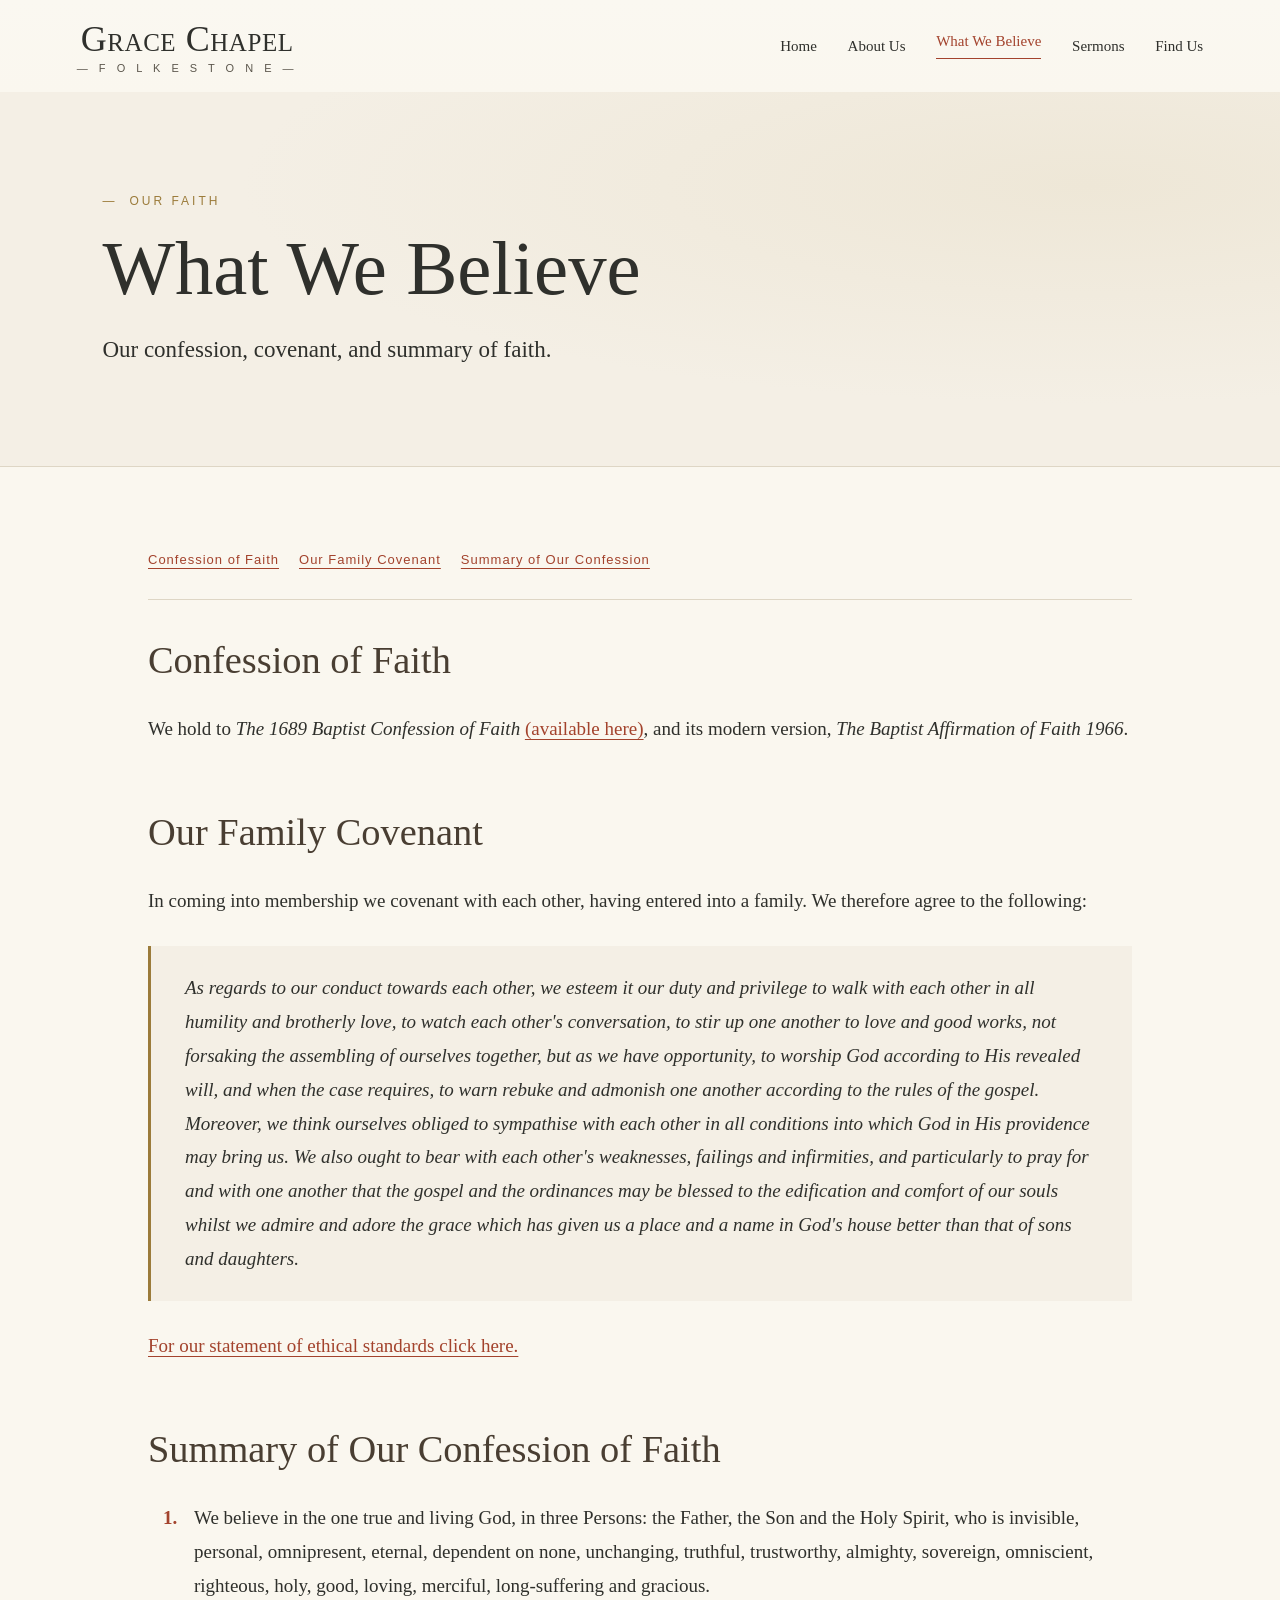
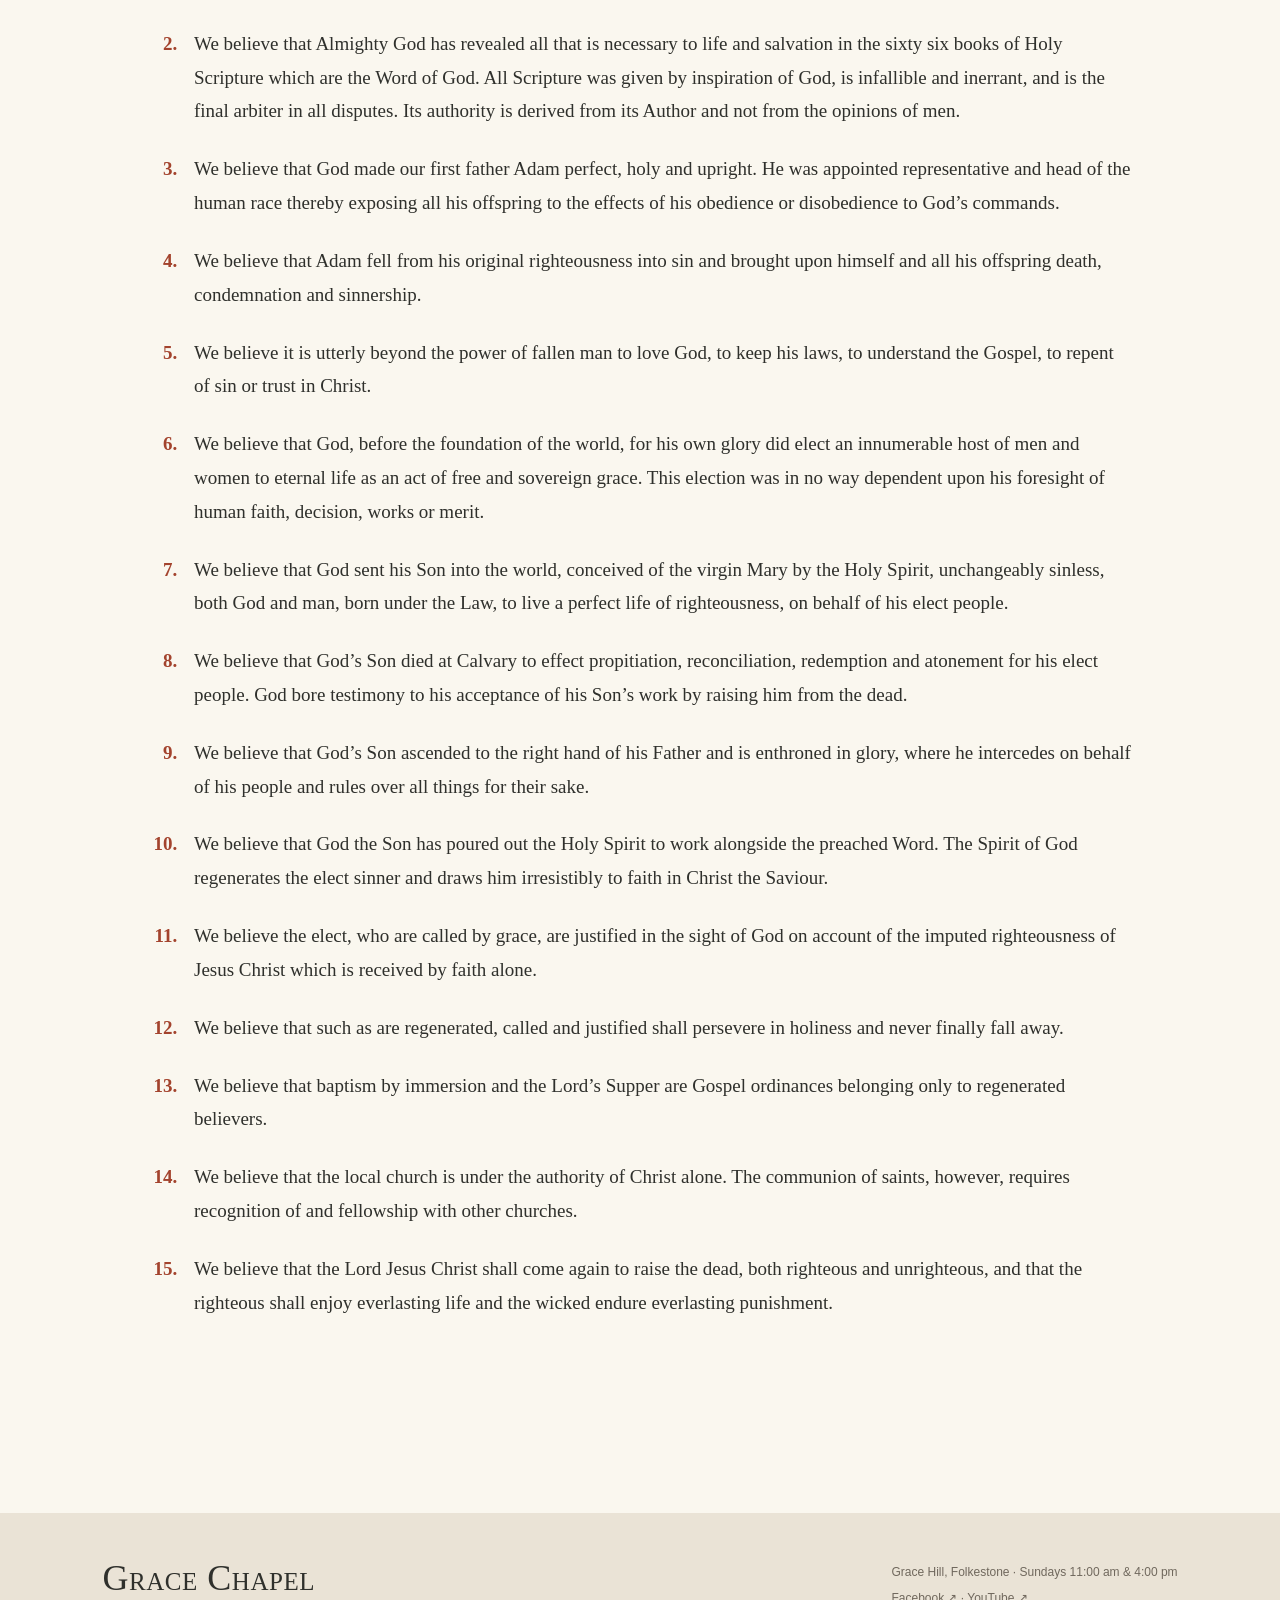
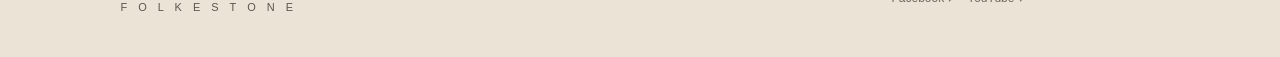
==== grace-chapel-v6 2/beliefs.html @ 2b835fc9 "Add files via upload" ====
<!doctype html><html lang="en"><head><meta charset="utf-8"><meta name="viewport" content="width=device-width,initial-scale=1"><meta name="description" content="Grace Chapel Folkestone — a Reformed Baptist church on Grace Hill."><title>What We Believe | Grace Chapel Folkestone</title><link rel="stylesheet" href="styles.css"></head><body><header class="site-header"><a class="brand" href="index.html"><span>Grace Chapel</span><small>— F O L K E S T O N E —</small></a><button class="menu-toggle" aria-label="Toggle navigation" aria-controls="nav" aria-expanded="false">☰</button><nav id="nav"><a href="index.html">Home</a><a href="about.html">About Us</a><a href="beliefs.html" aria-current="page">What We Believe</a><a href="sermons.html">Sermons</a><a href="index.html#visit">Find Us</a></nav></header><main><div class="page-hero"><p class="eyebrow">OUR FAITH</p><h1>What We Believe</h1><p>Our confession, covenant, and summary of faith.</p></div><article class="long-form"><nav class="on-page" aria-label="On this page"><a href="#confession">Confession of Faith</a><a href="#covenant">Our Family Covenant</a><a href="#summary">Summary of Our Confession</a></nav><section id="confession"><h2>Confession of Faith</h2><p>We hold to <em>The 1689 Baptist Confession of Faith</em> <a href="https://www.the1689confession.com/" target="_blank" rel="noopener">(available here)</a>, and its modern version, <em>The Baptist Affirmation of Faith 1966</em>.</p></section><section id="covenant"><h2>Our Family Covenant</h2><p>In coming into membership we covenant with each other, having entered into a family. We therefore agree to the following:</p><blockquote>As regards to our conduct towards each other, we esteem it our duty and privilege to walk with each other in all humility and brotherly love, to watch each other&#x27;s conversation, to stir up one another to love and good works, not forsaking the assembling of ourselves together, but as we have opportunity, to worship God according to His revealed will, and when the case requires, to warn rebuke and admonish one another according to the rules of the gospel. Moreover, we think ourselves obliged to sympathise with each other in all conditions into which God in His providence may bring us. We also ought to bear with each other&#x27;s weaknesses, failings and infirmities, and particularly to pray for and with one another that the gospel and the ordinances may be blessed to the edification and comfort of our souls whilst we admire and adore the grace which has given us a place and a name in God&#x27;s house better than that of sons and daughters.</blockquote><p><a href="ethics.html">For our statement of ethical standards click here.</a></p></section><section id="summary"><h2>Summary of Our Confession of Faith</h2><ol class="belief-list"><li>We believe in the one true and living God, in three Persons: the Father, the Son and the Holy Spirit, who is invisible, personal, omnipresent, eternal, dependent on none, unchanging, truthful, trustworthy, almighty, sovereign, omniscient, righteous, holy, good, loving, merciful, long-suffering and gracious.</li><li>We believe that Almighty God has revealed all that is necessary to life and salvation in the sixty six books of Holy Scripture which are the Word of God. All Scripture was given by inspiration of God, is infallible and inerrant, and is the final arbiter in all disputes. Its authority is derived from its Author and not from the opinions of men.</li><li>We believe that God made our first father Adam perfect, holy and upright. He was appointed representative and head of the human race thereby exposing all his offspring to the effects of his obedience or disobedience to God’s commands.</li><li>We believe that Adam fell from his original righteousness into sin and brought upon himself and all his offspring death, condemnation and sinnership.</li><li>We believe it is utterly beyond the power of fallen man to love God, to keep his laws, to understand the Gospel, to repent of sin or trust in Christ.</li><li>We believe that God, before the foundation of the world, for his own glory did elect an innumerable host of men and women to eternal life as an act of free and sovereign grace. This election was in no way dependent upon his foresight of human faith, decision, works or merit.</li><li>We believe that God sent his Son into the world, conceived of the virgin Mary by the Holy Spirit, unchangeably sinless, both God and man, born under the Law, to live a perfect life of righteousness, on behalf of his elect people.</li><li>We believe that God’s Son died at Calvary to effect propitiation, reconciliation, redemption and atonement for his elect people. God bore testimony to his acceptance of his Son’s work by raising him from the dead.</li><li>We believe that God’s Son ascended to the right hand of his Father and is enthroned in glory, where he intercedes on behalf of his people and rules over all things for their sake.</li><li>We believe that God the Son has poured out the Holy Spirit to work alongside the preached Word. The Spirit of God regenerates the elect sinner and draws him irresistibly to faith in Christ the Saviour.</li><li>We believe the elect, who are called by grace, are justified in the sight of God on account of the imputed righteousness of Jesus Christ which is received by faith alone.</li><li>We believe that such as are regenerated, called and justified shall persevere in holiness and never finally fall away.</li><li>We believe that baptism by immersion and the Lord’s Supper are Gospel ordinances belonging only to regenerated believers.</li><li>We believe that the local church is under the authority of Christ alone. The communion of saints, however, requires recognition of and fellowship with other churches.</li><li>We believe that the Lord Jesus Christ shall come again to raise the dead, both righteous and unrighteous, and that the righteous shall enjoy everlasting life and the wicked endure everlasting punishment.</li></ol></section></article></main><footer><div class="brand"><span>Grace Chapel</span><small>F O L K E S T O N E</small></div><div><p>Grace Hill, Folkestone · Sundays 11:00 am &amp; 4:00 pm</p><p><a href="https://www.facebook.com/gracechapelfolkestone" target="_blank" rel="noopener">Facebook ↗</a> · <a href="https://www.youtube.com/@goodnews4folkestone" target="_blank" rel="noopener">YouTube ↗</a></p></div></footer><script src="script.js"></script></body></html>
---- grace-chapel-v6 2/styles.css ----
:root{--cream:#f8f5ed;--cream2:#f2ede2;--ink:#2f302c;--brick:#9c432e;--gold:#967c40;--line:#ded6c5}*{box-sizing:border-box}html{scroll-behavior:smooth}body{margin:0;background:var(--cream);color:var(--ink);font-family:Georgia,'Times New Roman',serif}a{color:inherit;text-decoration:none}.site-header{height:100px;padding:20px clamp(24px,6vw,96px);display:flex;align-items:center;justify-content:space-between;gap:28px;background:var(--cream)}.brand{display:flex;flex-direction:column;align-items:center;white-space:nowrap}.brand span{font-size:32px;font-variant:small-caps;letter-spacing:.025em}.brand small{font-family:Arial,sans-serif;font-size:11px;letter-spacing:2px;color:#5b564c}.site-header nav{display:flex;gap:clamp(12px,2.4vw,35px);align-items:center}.site-header nav a{font-size:15px;white-space:nowrap}.site-header nav a:hover,.text-link:hover{color:var(--brick)}.menu-toggle{display:none}.hero{min-height:640px;display:grid;grid-template-columns:45% 55%;align-items:center;padding:35px 4% 60px 6%;overflow:hidden}.hero-copy{position:relative;z-index:2;max-width:630px}.eyebrow,.reference{font:12px Arial,sans-serif;letter-spacing:3px;color:var(--gold)}.eyebrow:before{content:'—';margin-right:12px}.hero h1{font-size:clamp(55px,6.3vw,104px);font-weight:400;line-height:1.01;letter-spacing:-3px;margin:24px 0}.rule{height:1px;width:66px;background:var(--gold);margin:20px 0}.intro{font-size:clamp(19px,2vw,28px);line-height:1.32;max-width:590px;margin:25px 0}.verse{font-size:25px;font-style:italic;color:var(--gold);margin:22px 0 8px}.reference{margin:0 0 29px}.actions{display:flex;flex-wrap:wrap;gap:14px}.button{display:inline-flex;gap:24px;justify-content:space-between;align-items:center;border:1px solid var(--brick);padding:17px 22px;text-transform:uppercase;font:12px Arial,sans-serif;letter-spacing:1.5px;min-width:220px}.primary{background:var(--brick);color:white}.outline{color:var(--brick)}.button:hover{filter:brightness(.92)}.hero-art img{width:115%;max-width:none;display:block;margin-left:-7%;filter:drop-shadow(0 15px 16px rgba(74,55,33,.05))}.features{display:grid;grid-template-columns:repeat(4,1fr);padding:35px 5%;background:#fdfbf6;border-top:1px solid #eee8db;border-bottom:1px solid #eee8db}.features a{display:flex;gap:18px;padding:10px 20px;border-right:1px solid var(--line)}.features a:last-child{border:0}.features .icon{font-size:39px;color:var(--gold);line-height:1}.features strong{font:11px Arial,sans-serif;letter-spacing:2px;color:var(--gold)}.features p{font-size:16px;line-height:1.35;margin:7px 0}.content{padding:85px max(8%,24px);scroll-margin-top:20px}.content h2{font-size:clamp(36px,4vw,60px);font-weight:400;margin:16px 0}.content>p:not(.eyebrow){font-size:20px;line-height:1.6;max-width:760px}.shaded{background:var(--cream2)}.text-link{color:var(--brick);font-size:19px}.note{font-size:15px!important;color:#746c60}footer{background:#eae3d6;padding:40px 8%;display:flex;justify-content:space-between;align-items:center;gap:30px}footer p{font:12px Arial,sans-serif;color:#70685d}@media(max-width:1050px){.site-header nav{gap:12px}.site-header nav a{font-size:12px}.brand span{font-size:25px}.hero{grid-template-columns:1fr 1fr}.features{grid-template-columns:repeat(2,1fr)}.features a:nth-child(2){border:0}}@media(max-width:760px){.site-header{height:75px;padding:15px 22px}.brand span{font-size:25px}.menu-toggle{display:block;border:0;background:transparent;font-size:25px}.site-header nav{display:none;position:absolute;top:75px;left:0;right:0;background:#fdfbf6;padding:24px;z-index:10;flex-direction:column;align-items:flex-start;box-shadow:0 8px 12px #0001}.site-header nav.open{display:flex}.site-header nav a{font-size:17px;padding:5px}.hero{display:flex;flex-direction:column;padding:38px 25px 20px;min-height:unset}.hero h1{font-size:clamp(52px,12vw,80px);letter-spacing:-2px}.hero-art{width:100%;margin-top:25px}.hero-art img{width:110%;margin-left:-5%}.intro{font-size:21px}.features{grid-template-columns:1fr;padding:15px 22px}.features a{border:0;border-bottom:1px solid var(--line)!important}.features a:last-child{border:0!important}.content{padding:60px 26px}footer{flex-direction:column;text-align:center}.button{min-width:unset;width:100%}}

/* Version 2 — closer to the approved visual reference */
:root{--cream:#faf7ef;--cream2:#f4efe5;--brick:#a3432d;--gold:#9b7b3a}
.site-header{height:92px;background:linear-gradient(180deg,#faf8f1,#faf7ef)}
.brand span{font-size:36px;font-variant:small-caps;letter-spacing:.015em}
.brand small{letter-spacing:4px;margin-top:2px}
.site-header nav a:first-child{color:var(--brick);border-bottom:1px solid var(--brick);padding-bottom:10px}
.hero{min-height:650px;padding-top:25px;padding-bottom:45px;background:radial-gradient(ellipse at 70% 48%,#f8f4e9 0%,#faf7ef 70%);grid-template-columns:45% 55%}
.hero h1{font-size:clamp(58px,6.35vw,106px);line-height:.98;margin:22px 0}
.hero-art img{width:119%;margin-left:-10%}
.features{background:#fbf9f3;padding-top:30px;padding-bottom:30px}
.sermons .sermon-tiles{display:grid;grid-template-columns:repeat(3,1fr);gap:18px;margin:35px 0 28px}
.sermon-tiles a{min-height:195px;background:linear-gradient(145deg,#4d5b54,#2c3531);color:#fff;display:flex;flex-direction:column;justify-content:space-between;padding:24px;transition:transform .2s}
.sermon-tiles a:nth-child(2){background:linear-gradient(145deg,#66594d,#352d27)}
.sermon-tiles a:nth-child(3){background:linear-gradient(145deg,#796d58,#40392e)}
.sermon-tiles a:hover{transform:translateY(-3px)}
.sermon-art{font-size:62px;opacity:.5;text-align:center}
.sermon-tiles a>span:last-child{font:11px Arial,sans-serif;letter-spacing:1.8px;display:flex;justify-content:space-between;gap:10px}
.find-us{display:grid;grid-template-columns:42% 58%;align-items:center;gap:55px;padding-right:calc(8% + 55px);background:#faf7ef}
.find-us .visit-detail{font-size:20px;margin-top:28px}
.find-us .note{font-size:15px!important;line-height:1.6}
.find-us .directions{margin-top:18px;min-width:230px}
.find-us .social-link{margin-top:28px}
.map-frame{border:1px solid #ded6c5;background:#ede8dc;padding:8px;box-shadow:0 15px 35px #483c2815}
.map-frame iframe{display:block;width:100%;height:380px;border:0;filter:saturate(.75)}
.map-caption{font:12px Arial,sans-serif;letter-spacing:.5px;color:#625a4d;padding:12px 8px 5px}
.map-caption a{color:var(--brick)}
@media(max-width:1050px){.find-us{grid-template-columns:1fr;gap:25px;padding-right:8%}.hero-art img{width:115%}}
@media(max-width:760px){.site-header{height:75px}.brand span{font-size:25px}.hero{min-height:0;padding-top:35px}.hero h1{font-size:clamp(52px,12vw,80px)}.hero-art img{width:110%;margin-left:-5%}.sermons .sermon-tiles{grid-template-columns:1fr}.sermon-tiles a{min-height:150px}.find-us{padding:60px 26px;gap:24px}.map-frame iframe{height:300px}}

/* V3: enlarge the original watercolour, without altering the rest of the page */
@media(min-width:1051px){
 .hero{grid-template-columns:43% 57%;padding-right:0}
 .hero-art{min-width:0;display:flex;align-items:center;justify-content:flex-start}
 .hero-art img{width:130%;max-width:none;margin-left:-8%;height:auto}
}
@media(min-width:761px) and (max-width:1050px){
 .hero-art img{width:132%;max-width:none;margin-left:-13%;height:auto}
}
@media(max-width:760px){
 .hero-art{width:100%;margin-top:20px}
 .hero-art img{width:118%;max-width:none;margin-left:-9%;height:auto}
}

/* V4 multi-page design */
.site-header nav a:first-child{color:inherit;border:0;padding:0}.site-header nav a[aria-current="page"]{color:var(--brick);border-bottom:1px solid var(--brick);padding-bottom:8px}
.page-hero{background:radial-gradient(ellipse at 85% 25%,#eee7d7,transparent 55%),var(--cream2);padding:90px max(8%,24px) 75px;border-bottom:1px solid var(--line)}.page-hero h1{font-weight:400;font-size:clamp(48px,6vw,90px);line-height:1.07;margin:20px 0}.page-hero>p:last-child{font-size:23px;line-height:1.5;max-width:800px}.long-form{max-width:1040px;margin:0 auto;padding:65px 28px 105px}.long-form section{margin-bottom:65px;scroll-margin-top:40px}.long-form h2{font-size:clamp(30px,3vw,45px);font-weight:400;color:#493e32;margin:30px 0}.long-form p,.long-form li,.long-form blockquote{font-size:19px;line-height:1.78}.long-form a{color:var(--brick);text-decoration:underline;text-underline-offset:4px}.long-form blockquote{margin:28px 0;padding:25px 34px;border-left:3px solid var(--gold);background:var(--cream2);font-style:italic}.on-page{display:flex;gap:20px;flex-wrap:wrap;padding:20px 0 32px;margin-bottom:38px;border-bottom:1px solid var(--line)}.on-page a{font:13px Arial,sans-serif;letter-spacing:1px}.belief-list{padding-left:34px}.belief-list li{padding:0 0 24px 12px}.belief-list li::marker{color:var(--brick);font-weight:bold}.history-period{margin-bottom:70px}.history-period h2{border-bottom:1px solid var(--line);padding-bottom:16px}.timeline{border-left:2px solid #d9c7aa;margin-left:12px}.timeline-item{position:relative;padding:0 0 25px 36px;display:grid;grid-template-columns:135px 1fr;gap:22px}.timeline-item:before{content:"";position:absolute;left:-7px;top:9px;width:12px;height:12px;border-radius:50%;background:var(--brick)}.timeline-item strong{color:var(--brick);font-size:19px}.timeline-item p{margin:0}.sunday{background:#fbf8f1}.service-grid{display:grid;grid-template-columns:repeat(2,1fr);gap:24px;margin-top:32px}.service-card{border:1px solid #d5c6ac;padding:35px 40px;background:#fffdf8;box-shadow:0 8px 20px #3e34200a}.service-card>span{font:11px Arial,sans-serif;letter-spacing:2px;color:var(--gold)}.service-card>strong{display:block;font-size:clamp(44px,5vw,72px);font-weight:400;color:var(--brick);margin:20px 0 8px}.service-card h3{font-size:28px;font-weight:400;margin:8px 0}.service-card p{font-size:17px;line-height:1.5}.sermon-tiles{display:grid;grid-template-columns:repeat(3,1fr);gap:18px;margin:35px 0 28px}.sermon-tiles a{min-height:195px;background:linear-gradient(145deg,#4d5b54,#2c3531);color:#fff;display:flex;flex-direction:column;justify-content:space-between;padding:24px;transition:transform .2s}.sermon-tiles a:nth-child(2){background:linear-gradient(145deg,#66594d,#352d27)}.sermon-tiles a:nth-child(3){background:linear-gradient(145deg,#796d58,#40392e)}.sermon-tiles a:hover{transform:translateY(-3px)}.sermon-art{font-size:62px;opacity:.5;text-align:center}.sermon-tiles a>span:last-child{font:11px Arial,sans-serif;letter-spacing:1.8px;display:flex;justify-content:space-between;gap:10px}
@media(max-width:760px){.page-hero{padding:60px 26px}.long-form{padding:40px 24px}.timeline-item{grid-template-columns:1fr;gap:3px;padding-left:24px}.timeline-item p{font-size:17px}.service-grid,.sermon-tiles{grid-template-columns:1fr}.service-card{padding:27px}.long-form blockquote{padding:20px}.long-form p,.long-form li,.long-form blockquote{font-size:17px}}

/* V5 sermon library */
.sermon-library{max-width:1450px;margin:auto}.library-intro{display:flex;justify-content:space-between;gap:30px;align-items:end}.catalogue-status,.result-count{font:13px Arial,sans-serif;color:#716658}.featured-sermon{display:grid;grid-template-columns:48% 52%;background:#eae2d3;margin:30px 0 55px;min-height:330px}.featured-art{background:#343b37;display:flex;align-items:center}.featured-art img{width:100%;height:100%;object-fit:cover}.featured-copy{padding:42px}.featured-copy h3{font-size:clamp(32px,3vw,50px);font-weight:400;margin:12px 0}.featured-copy p{font-size:17px;line-height:1.55}.featured-copy .button{margin-top:15px}.library-controls{display:grid;grid-template-columns:2fr 1fr 1fr 1fr;gap:16px;margin:30px 0}.library-controls label{display:flex;flex-direction:column;gap:10px;font:12px Arial,sans-serif;text-transform:uppercase;letter-spacing:1px;color:#625749}.library-controls input,.library-controls select{border:1px solid #cfc4b0;background:#fffdf8;padding:14px;font:15px Arial,sans-serif;width:100%;min-width:0;color:var(--ink)}.library-grid{display:grid;grid-template-columns:repeat(3,minmax(0,1fr));gap:25px;margin-top:24px}.library-card{background:#fffdf8;border:1px solid var(--line);box-shadow:0 8px 20px #3e34200a;overflow:hidden}.sermon-image{border:0;padding:0;cursor:pointer;background:#34413b;position:relative;display:block;width:100%;aspect-ratio:16/9}.sermon-image img{width:100%;height:100%;object-fit:cover}.play-mark{position:absolute;top:50%;left:50%;transform:translate(-50%,-50%);border-radius:50%;background:#a3432de8;color:white;width:58px;height:58px;display:grid;place-items:center}.sermon-card-body{padding:25px}.sermon-card-body h3{font-size:27px;font-weight:400;margin:10px 0}.sermon-meta{font:13px Arial,sans-serif;color:#786d5f}.sermon-excerpt{font-size:16px;line-height:1.55}.watch-link{border:0;padding:10px 0;background:transparent;color:var(--brick);font:16px Georgia,serif;cursor:pointer}.sermon-dialog{padding:0;border:1px solid #b6a78e;max-width:850px;width:calc(100% - 30px);max-height:90vh;background:var(--cream);color:var(--ink)}.sermon-dialog::backdrop{background:#161713bb}.dialog-close{display:block;margin-left:auto;padding:15px 20px;border:0;background:var(--cream);cursor:pointer}.sermon-dialog iframe{width:100%;aspect-ratio:16/9;border:0;display:block}.dialog-body{padding:25px 35px 35px}.dialog-body h2{font-size:35px;font-weight:400}.dialog-body p{line-height:1.6}.dialog-body #dialog-description{white-space:pre-line}@media(max-width:950px){.library-controls{grid-template-columns:1fr 1fr}.library-grid{grid-template-columns:1fr 1fr}}@media(max-width:650px){.library-intro{display:block}.featured-sermon{grid-template-columns:1fr}.featured-art{aspect-ratio:16/9}.featured-copy{padding:25px}.library-controls,.library-grid{grid-template-columns:1fr}}
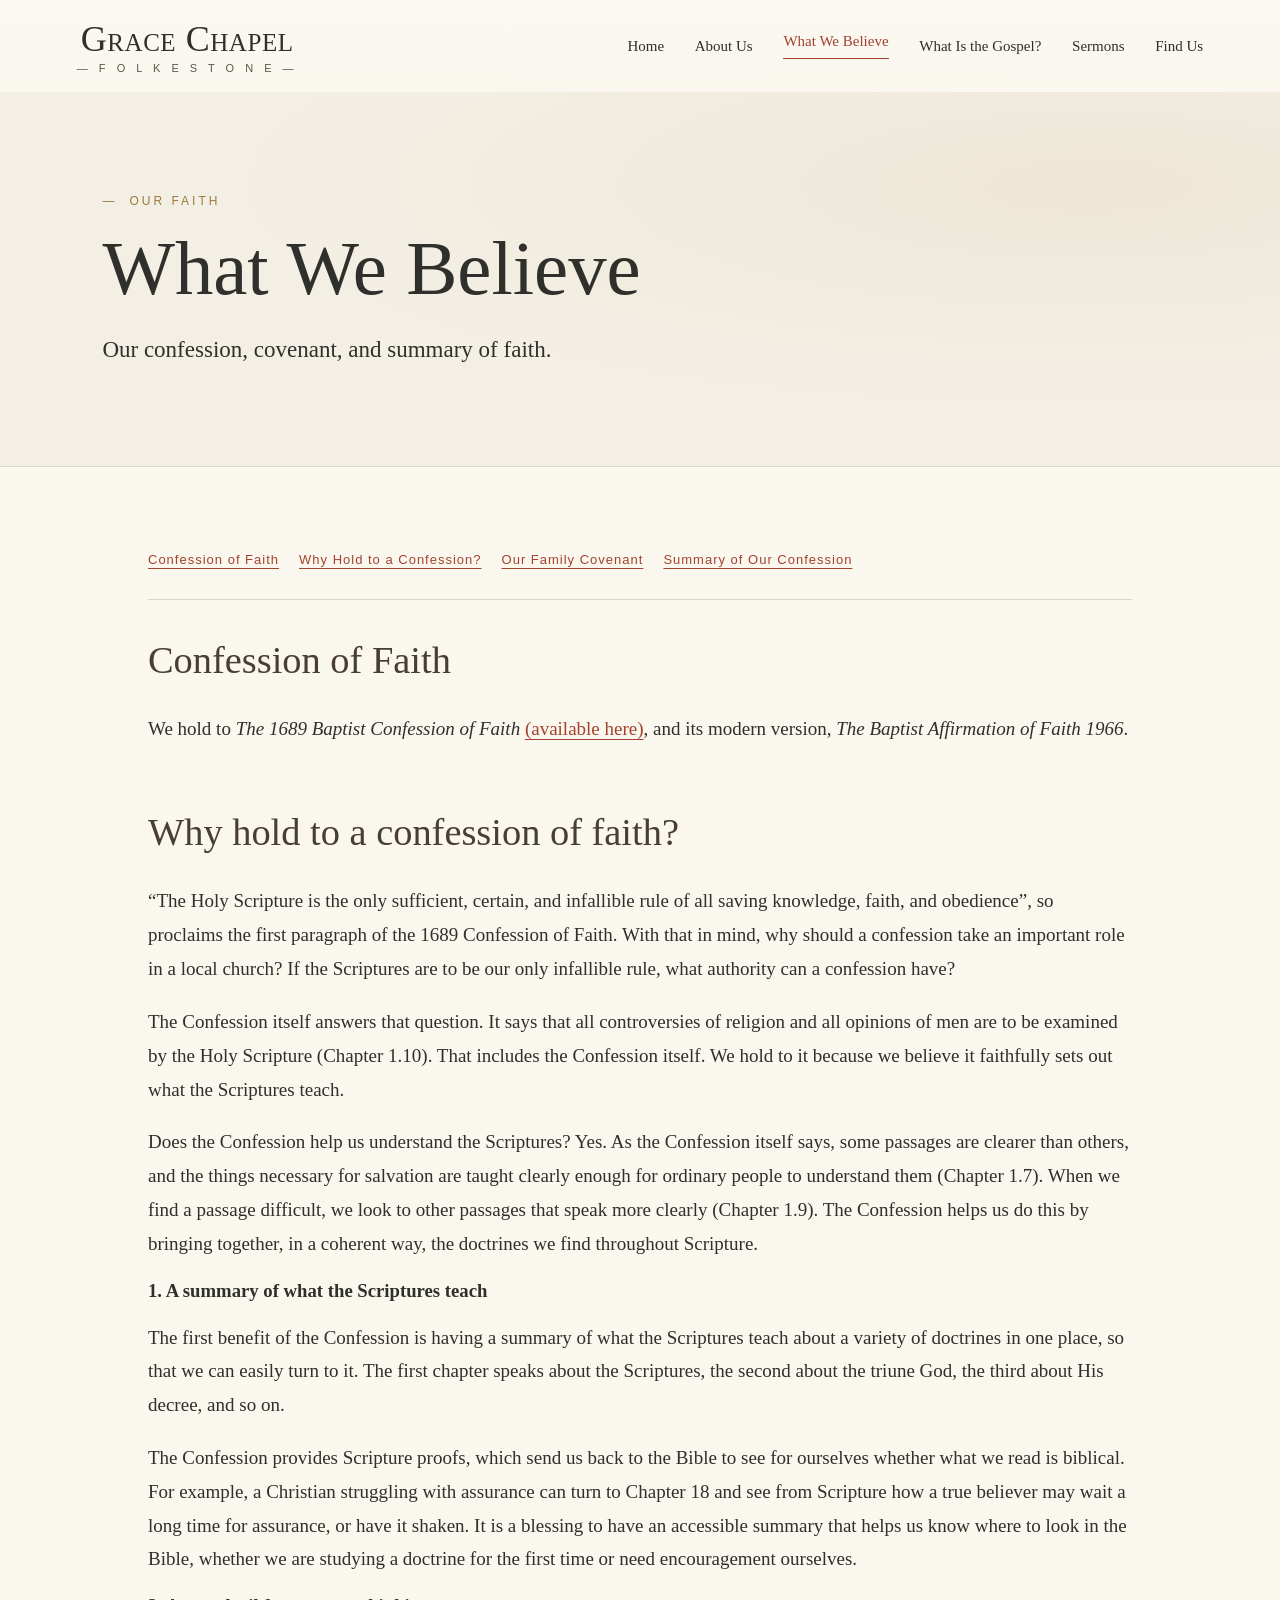
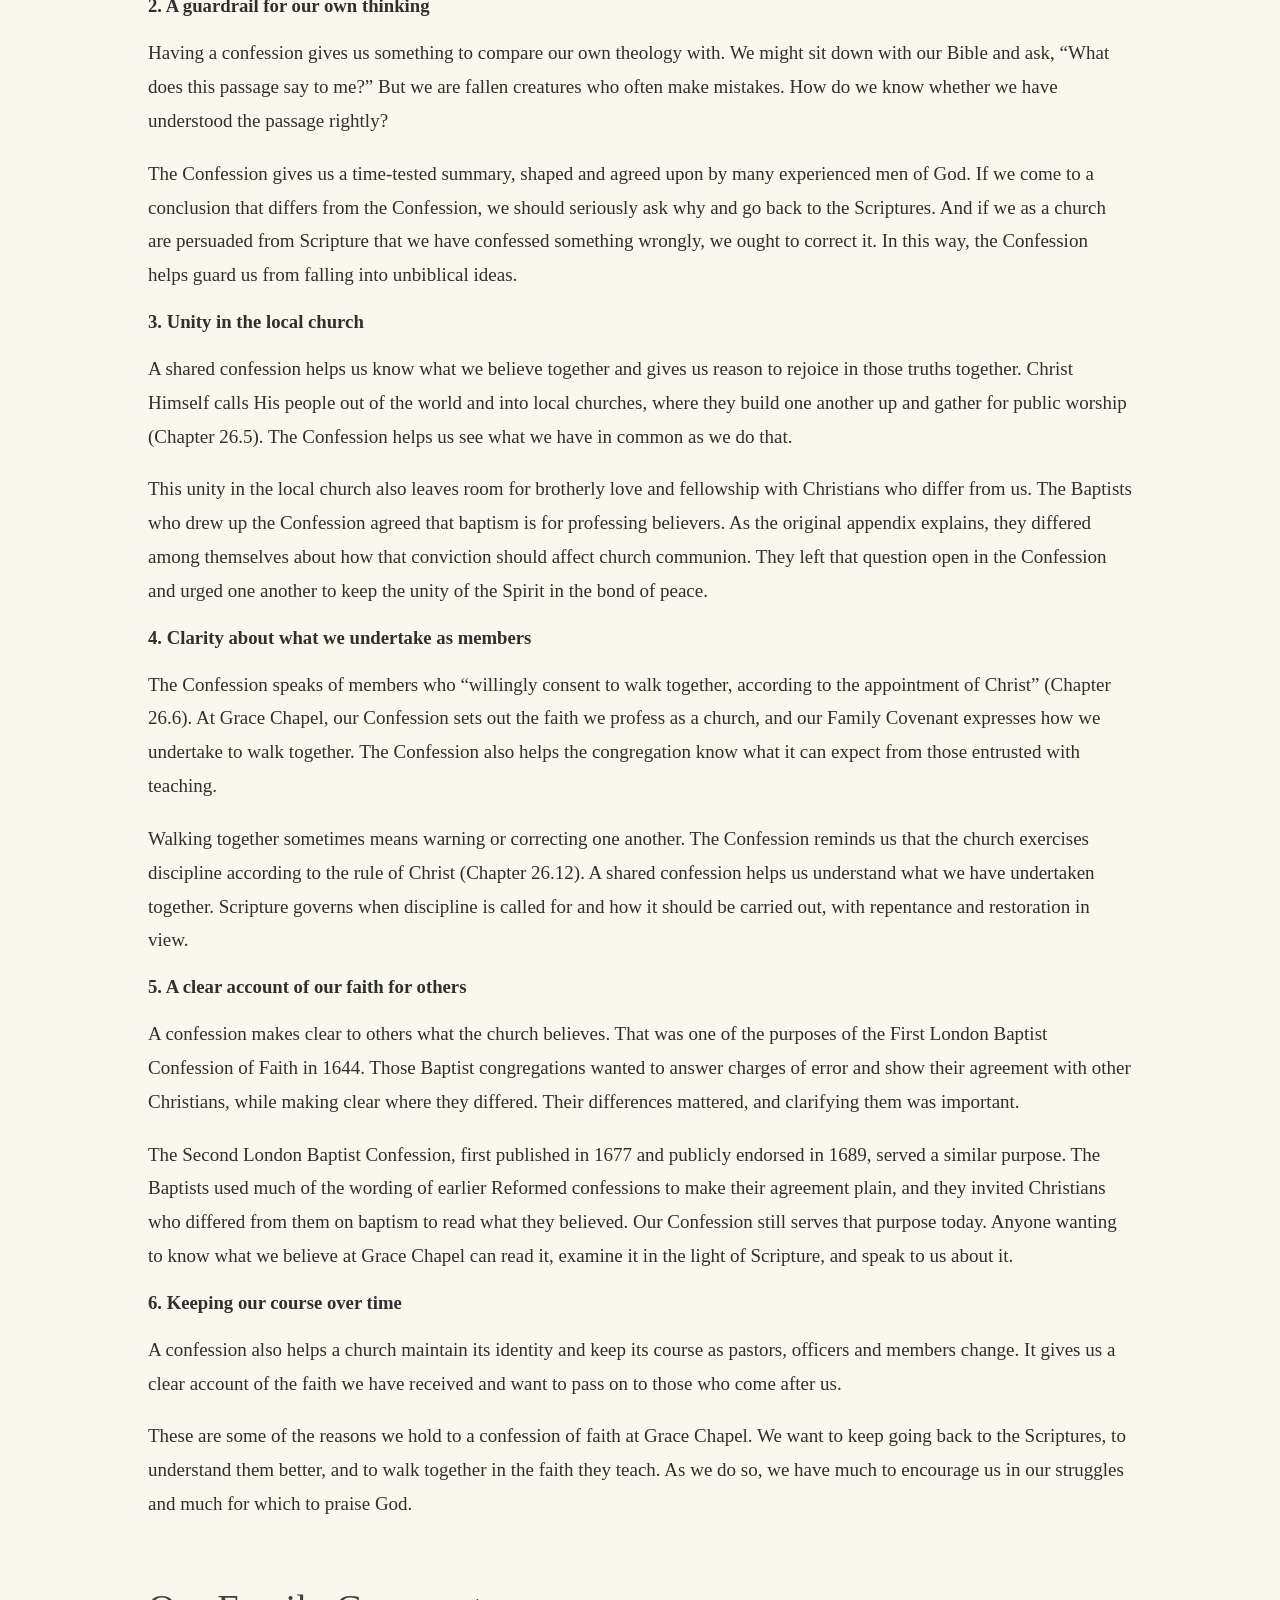
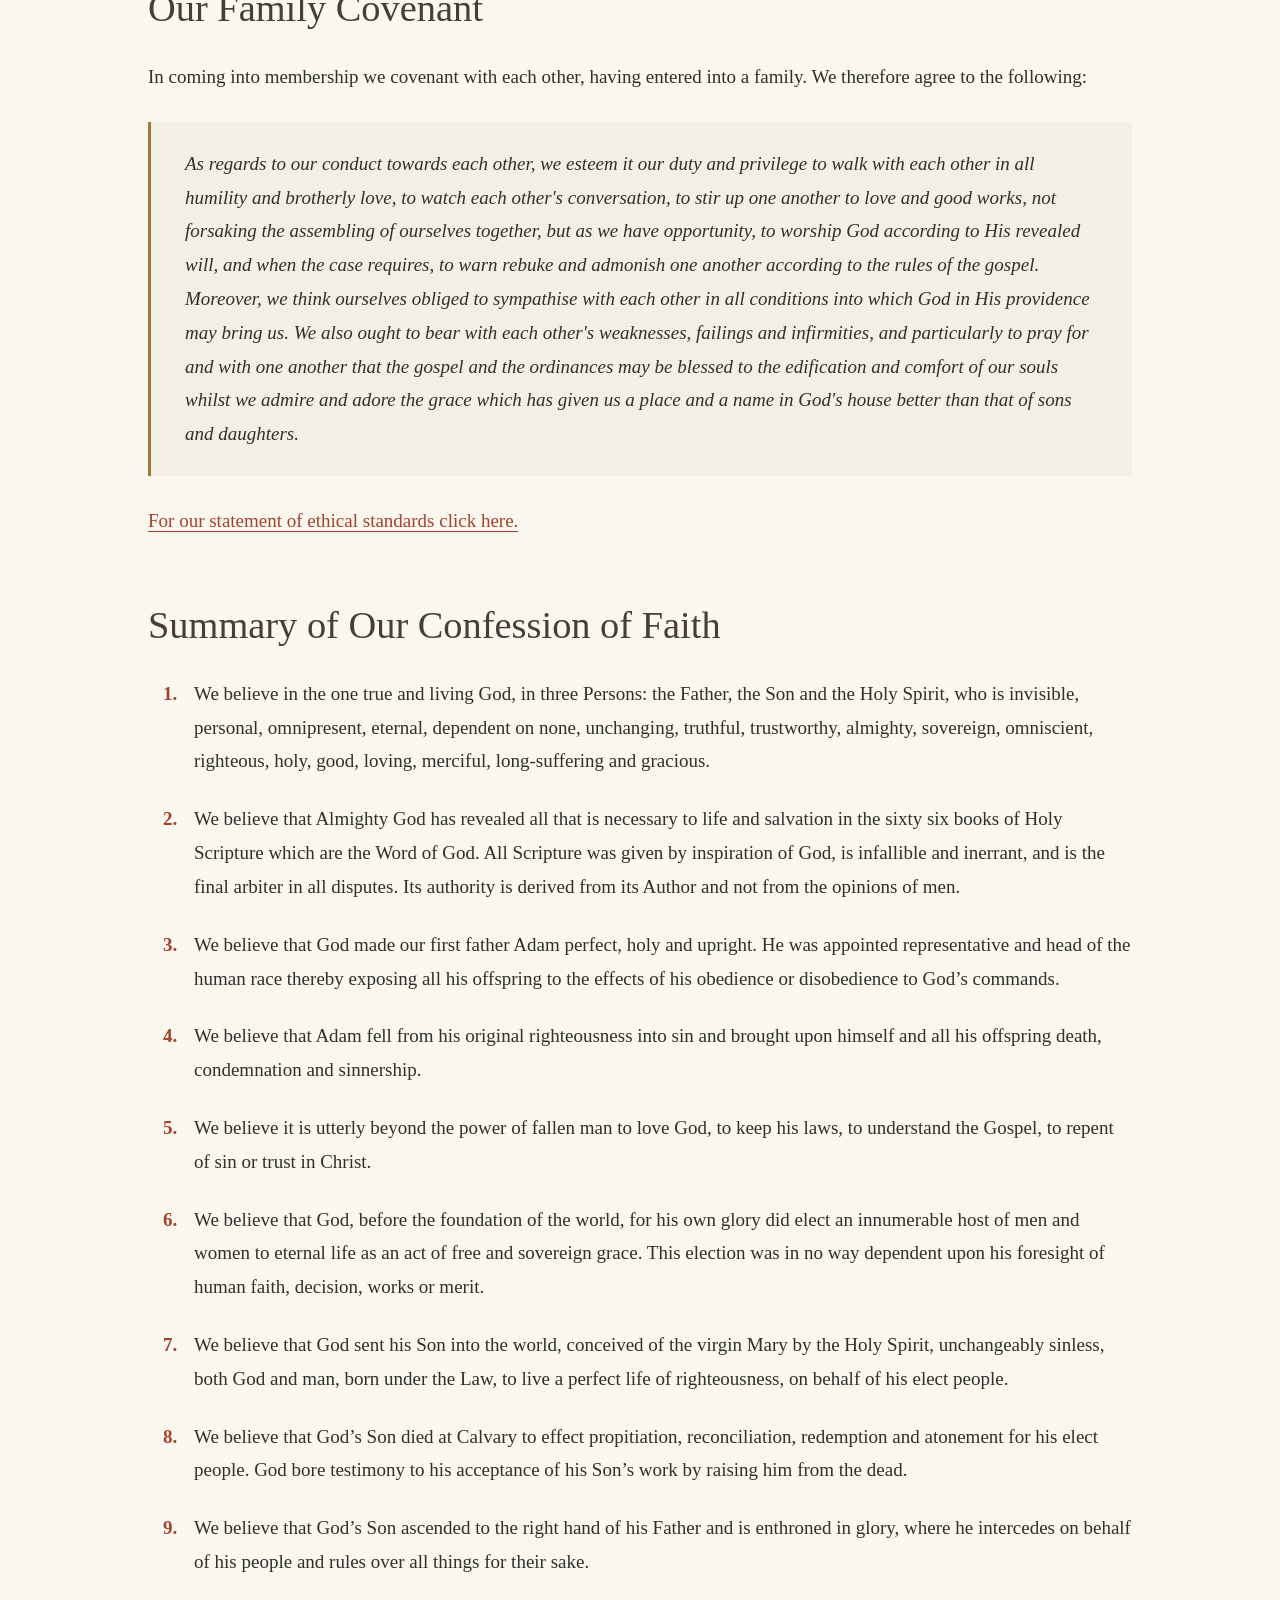
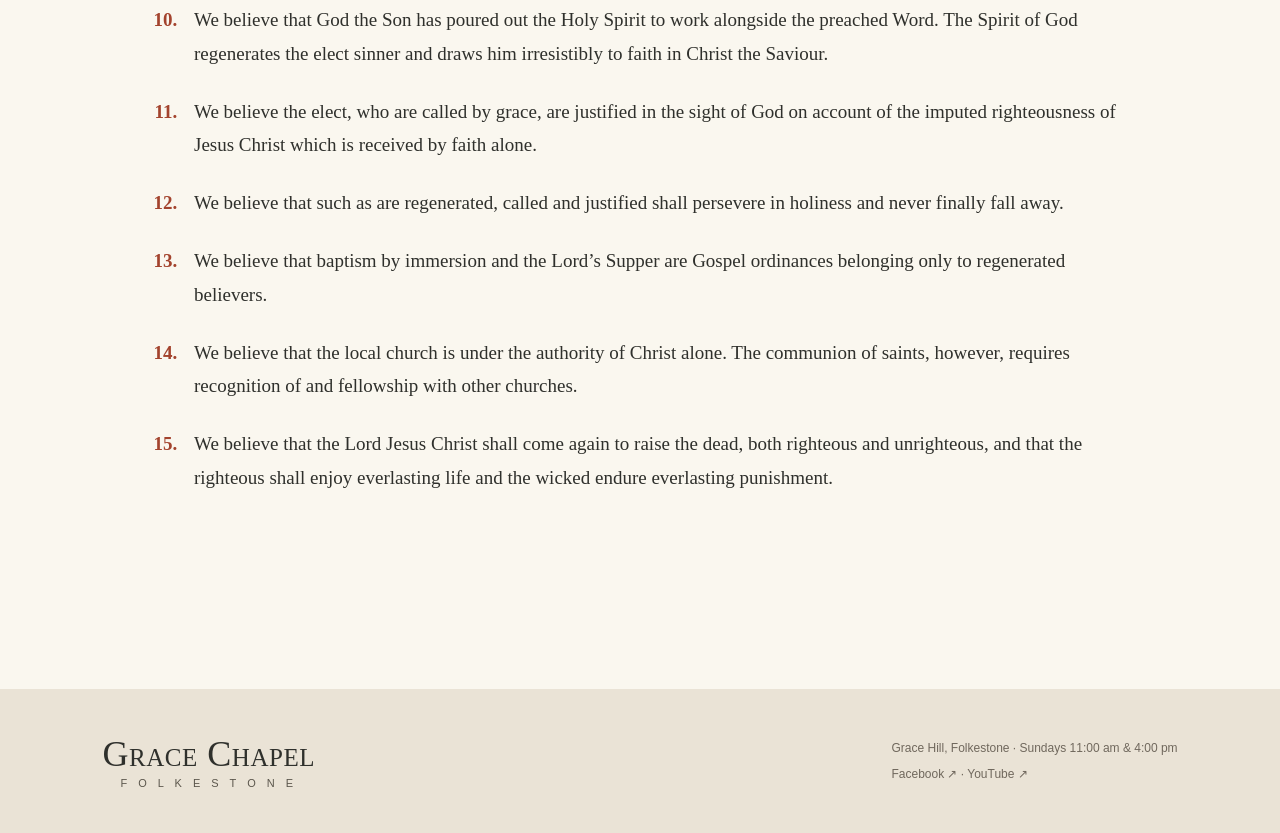
==== commit 4f69119f: "Enhance beliefs.html with confession importance section Added a section explaining the importance of" ====
--- a/grace-chapel-v6 2/beliefs.html
+++ b/grace-chapel-v6 2/beliefs.html
@@ -1 +1,101 @@
-<!doctype html><html lang="en"><head><meta charset="utf-8"><meta name="viewport" content="width=device-width,initial-scale=1"><meta name="description" content="Grace Chapel Folkestone — a Reformed Baptist church on Grace Hill."><title>What We Believe | Grace Chapel Folkestone</title><link rel="stylesheet" href="styles.css"></head><body><header class="site-header"><a class="brand" href="index.html"><span>Grace Chapel</span><small>— F O L K E S T O N E —</small></a><button class="menu-toggle" aria-label="Toggle navigation" aria-controls="nav" aria-expanded="false">☰</button><nav id="nav"><a href="index.html">Home</a><a href="about.html">About Us</a><a href="beliefs.html" aria-current="page">What We Believe</a><a href="sermons.html">Sermons</a><a href="index.html#visit">Find Us</a></nav></header><main><div class="page-hero"><p class="eyebrow">OUR FAITH</p><h1>What We Believe</h1><p>Our confession, covenant, and summary of faith.</p></div><article class="long-form"><nav class="on-page" aria-label="On this page"><a href="#confession">Confession of Faith</a><a href="#covenant">Our Family Covenant</a><a href="#summary">Summary of Our Confession</a></nav><section id="confession"><h2>Confession of Faith</h2><p>We hold to <em>The 1689 Baptist Confession of Faith</em> <a href="https://www.the1689confession.com/" target="_blank" rel="noopener">(available here)</a>, and its modern version, <em>The Baptist Affirmation of Faith 1966</em>.</p></section><section id="covenant"><h2>Our Family Covenant</h2><p>In coming into membership we covenant with each other, having entered into a family. We therefore agree to the following:</p><blockquote>As regards to our conduct towards each other, we esteem it our duty and privilege to walk with each other in all humility and brotherly love, to watch each other&#x27;s conversation, to stir up one another to love and good works, not forsaking the assembling of ourselves together, but as we have opportunity, to worship God according to His revealed will, and when the case requires, to warn rebuke and admonish one another according to the rules of the gospel. Moreover, we think ourselves obliged to sympathise with each other in all conditions into which God in His providence may bring us. We also ought to bear with each other&#x27;s weaknesses, failings and infirmities, and particularly to pray for and with one another that the gospel and the ordinances may be blessed to the edification and comfort of our souls whilst we admire and adore the grace which has given us a place and a name in God&#x27;s house better than that of sons and daughters.</blockquote><p><a href="ethics.html">For our statement of ethical standards click here.</a></p></section><section id="summary"><h2>Summary of Our Confession of Faith</h2><ol class="belief-list"><li>We believe in the one true and living God, in three Persons: the Father, the Son and the Holy Spirit, who is invisible, personal, omnipresent, eternal, dependent on none, unchanging, truthful, trustworthy, almighty, sovereign, omniscient, righteous, holy, good, loving, merciful, long-suffering and gracious.</li><li>We believe that Almighty God has revealed all that is necessary to life and salvation in the sixty six books of Holy Scripture which are the Word of God. All Scripture was given by inspiration of God, is infallible and inerrant, and is the final arbiter in all disputes. Its authority is derived from its Author and not from the opinions of men.</li><li>We believe that God made our first father Adam perfect, holy and upright. He was appointed representative and head of the human race thereby exposing all his offspring to the effects of his obedience or disobedience to God’s commands.</li><li>We believe that Adam fell from his original righteousness into sin and brought upon himself and all his offspring death, condemnation and sinnership.</li><li>We believe it is utterly beyond the power of fallen man to love God, to keep his laws, to understand the Gospel, to repent of sin or trust in Christ.</li><li>We believe that God, before the foundation of the world, for his own glory did elect an innumerable host of men and women to eternal life as an act of free and sovereign grace. This election was in no way dependent upon his foresight of human faith, decision, works or merit.</li><li>We believe that God sent his Son into the world, conceived of the virgin Mary by the Holy Spirit, unchangeably sinless, both God and man, born under the Law, to live a perfect life of righteousness, on behalf of his elect people.</li><li>We believe that God’s Son died at Calvary to effect propitiation, reconciliation, redemption and atonement for his elect people. God bore testimony to his acceptance of his Son’s work by raising him from the dead.</li><li>We believe that God’s Son ascended to the right hand of his Father and is enthroned in glory, where he intercedes on behalf of his people and rules over all things for their sake.</li><li>We believe that God the Son has poured out the Holy Spirit to work alongside the preached Word. The Spirit of God regenerates the elect sinner and draws him irresistibly to faith in Christ the Saviour.</li><li>We believe the elect, who are called by grace, are justified in the sight of God on account of the imputed righteousness of Jesus Christ which is received by faith alone.</li><li>We believe that such as are regenerated, called and justified shall persevere in holiness and never finally fall away.</li><li>We believe that baptism by immersion and the Lord’s Supper are Gospel ordinances belonging only to regenerated believers.</li><li>We believe that the local church is under the authority of Christ alone. The communion of saints, however, requires recognition of and fellowship with other churches.</li><li>We believe that the Lord Jesus Christ shall come again to raise the dead, both righteous and unrighteous, and that the righteous shall enjoy everlasting life and the wicked endure everlasting punishment.</li></ol></section></article></main><footer><div class="brand"><span>Grace Chapel</span><small>F O L K E S T O N E</small></div><div><p>Grace Hill, Folkestone · Sundays 11:00 am &amp; 4:00 pm</p><p><a href="https://www.facebook.com/gracechapelfolkestone" target="_blank" rel="noopener">Facebook ↗</a> · <a href="https://www.youtube.com/@goodnews4folkestone" target="_blank" rel="noopener">YouTube ↗</a></p></div></footer><script src="script.js"></script></body></html>+
+<!doctype html>
+<html lang="en">
+<head>
+  <meta charset="utf-8">
+  <meta name="viewport" content="width=device-width,initial-scale=1">
+  <meta name="description" content="Grace Chapel Folkestone — a Reformed Baptist church on Grace Hill.">
+  <title>What We Believe | Grace Chapel Folkestone</title>
+  <link rel="stylesheet" href="styles.css">
+</head>
+<body>
+<header class="site-header">
+  <a class="brand" href="index.html"><span>Grace Chapel</span><small>— F O L K E S T O N E —</small></a>
+  <button class="menu-toggle" aria-label="Toggle navigation" aria-controls="nav" aria-expanded="false">☰</button>
+  <nav id="nav">
+    <a href="index.html">Home</a>
+    <a href="about.html">About Us</a>
+    <a href="beliefs.html" aria-current="page">What We Believe</a>
+    <a href="sermons.html">Sermons</a>
+    <a href="index.html#visit">Find Us</a>
+  </nav>
+</header>
+<main>
+  <div class="page-hero">
+    <p class="eyebrow">OUR FAITH</p>
+    <h1>What We Believe</h1>
+    <p>Our confession, covenant, and summary of faith.</p>
+  </div>
+  <article class="long-form">
+    <nav class="on-page" aria-label="On this page">
+      <a href="#confession">Confession of Faith</a>
+      <a href="#why-confession">Why Hold to a Confession?</a>
+      <a href="#covenant">Our Family Covenant</a>
+      <a href="#summary">Summary of Our Confession</a>
+    </nav>
+    <section id="confession">
+      <h2>Confession of Faith</h2>
+      <p>We hold to <em>The 1689 Baptist Confession of Faith</em> <a href="https://www.the1689confession.com/" target="_blank" rel="noopener">(available here)</a>, and its modern version, <em>The Baptist Affirmation of Faith 1966</em>.</p>
+    </section>
+    <section id="why-confession">
+      <h2>Why hold to a confession of faith?</h2>
+      <p>“The Holy Scripture is the only sufficient, certain, and infallible rule of all saving knowledge, faith, and obedience”, so proclaims the first paragraph of the 1689 Confession of Faith. With that in mind, why should a confession take an important role in a local church? If the Scriptures are to be our only infallible rule, what authority can a confession have?</p>
+      <p>The Confession itself answers that question. It says that all controversies of religion and all opinions of men are to be examined by the Holy Scripture (Chapter 1.10). That includes the Confession itself. We hold to it because we believe it faithfully sets out what the Scriptures teach.</p>
+      <p>Does the Confession help us understand the Scriptures? Yes. As the Confession itself says, some passages are clearer than others, and the things necessary for salvation are taught clearly enough for ordinary people to understand them (Chapter 1.7). When we find a passage difficult, we look to other passages that speak more clearly (Chapter 1.9). The Confession helps us do this by bringing together, in a coherent way, the doctrines we find throughout Scripture.</p>
+      <h3>1. A summary of what the Scriptures teach</h3>
+      <p>The first benefit of the Confession is having a summary of what the Scriptures teach about a variety of doctrines in one place, so that we can easily turn to it. The first chapter speaks about the Scriptures, the second about the triune God, the third about His decree, and so on.</p>
+      <p>The Confession provides Scripture proofs, which send us back to the Bible to see for ourselves whether what we read is biblical. For example, a Christian struggling with assurance can turn to Chapter 18 and see from Scripture how a true believer may wait a long time for assurance, or have it shaken. It is a blessing to have an accessible summary that helps us know where to look in the Bible, whether we are studying a doctrine for the first time or need encouragement ourselves.</p>
+      <h3>2. A guardrail for our own thinking</h3>
+      <p>Having a confession gives us something to compare our own theology with. We might sit down with our Bible and ask, “What does this passage say to me?” But we are fallen creatures who often make mistakes. How do we know whether we have understood the passage rightly?</p>
+      <p>The Confession gives us a time-tested summary, shaped and agreed upon by many experienced men of God. If we come to a conclusion that differs from the Confession, we should seriously ask why and go back to the Scriptures. And if we as a church are persuaded from Scripture that we have confessed something wrongly, we ought to correct it. In this way, the Confession helps guard us from falling into unbiblical ideas.</p>
+      <h3>3. Unity in the local church</h3>
+      <p>A shared confession helps us know what we believe together and gives us reason to rejoice in those truths together. Christ Himself calls His people out of the world and into local churches, where they build one another up and gather for public worship (Chapter 26.5). The Confession helps us see what we have in common as we do that.</p>
+      <p>This unity in the local church also leaves room for brotherly love and fellowship with Christians who differ from us. The Baptists who drew up the Confession agreed that baptism is for professing believers. As the original appendix explains, they differed among themselves about how that conviction should affect church communion. They left that question open in the Confession and urged one another to keep the unity of the Spirit in the bond of peace.</p>
+      <h3>4. Clarity about what we undertake as members</h3>
+      <p>The Confession speaks of members who “willingly consent to walk together, according to the appointment of Christ” (Chapter 26.6). At Grace Chapel, our Confession sets out the faith we profess as a church, and our Family Covenant expresses how we undertake to walk together. The Confession also helps the congregation know what it can expect from those entrusted with teaching.</p>
+      <p>Walking together sometimes means warning or correcting one another. The Confession reminds us that the church exercises discipline according to the rule of Christ (Chapter 26.12). A shared confession helps us understand what we have undertaken together. Scripture governs when discipline is called for and how it should be carried out, with repentance and restoration in view.</p>
+      <h3>5. A clear account of our faith for others</h3>
+      <p>A confession makes clear to others what the church believes. That was one of the purposes of the First London Baptist Confession of Faith in 1644. Those Baptist congregations wanted to answer charges of error and show their agreement with other Christians, while making clear where they differed. Their differences mattered, and clarifying them was important.</p>
+      <p>The Second London Baptist Confession, first published in 1677 and publicly endorsed in 1689, served a similar purpose. The Baptists used much of the wording of earlier Reformed confessions to make their agreement plain, and they invited Christians who differed from them on baptism to read what they believed. Our Confession still serves that purpose today. Anyone wanting to know what we believe at Grace Chapel can read it, examine it in the light of Scripture, and speak to us about it.</p>
+      <h3>6. Keeping our course over time</h3>
+      <p>A confession also helps a church maintain its identity and keep its course as pastors, officers and members change. It gives us a clear account of the faith we have received and want to pass on to those who come after us.</p>
+      <p>These are some of the reasons we hold to a confession of faith at Grace Chapel. We want to keep going back to the Scriptures, to understand them better, and to walk together in the faith they teach. As we do so, we have much to encourage us in our struggles and much for which to praise God.</p>
+    </section>
+    <section id="covenant">
+      <h2>Our Family Covenant</h2>
+      <p>In coming into membership we covenant with each other, having entered into a family. We therefore agree to the following:</p>
+      <blockquote>As regards to our conduct towards each other, we esteem it our duty and privilege to walk with each other in all humility and brotherly love, to watch each other&#x27;s conversation, to stir up one another to love and good works, not forsaking the assembling of ourselves together, but as we have opportunity, to worship God according to His revealed will, and when the case requires, to warn rebuke and admonish one another according to the rules of the gospel. Moreover, we think ourselves obliged to sympathise with each other in all conditions into which God in His providence may bring us. We also ought to bear with each other&#x27;s weaknesses, failings and infirmities, and particularly to pray for and with one another that the gospel and the ordinances may be blessed to the edification and comfort of our souls whilst we admire and adore the grace which has given us a place and a name in God&#x27;s house better than that of sons and daughters.</blockquote>
+      <p><a href="ethics.html">For our statement of ethical standards click here.</a></p>
+    </section>
+    <section id="summary">
+      <h2>Summary of Our Confession of Faith</h2>
+      <ol class="belief-list">
+        <li>We believe in the one true and living God, in three Persons: the Father, the Son and the Holy Spirit, who is invisible, personal, omnipresent, eternal, dependent on none, unchanging, truthful, trustworthy, almighty, sovereign, omniscient, righteous, holy, good, loving, merciful, long-suffering and gracious.</li>
+        <li>We believe that Almighty God has revealed all that is necessary to life and salvation in the sixty six books of Holy Scripture which are the Word of God. All Scripture was given by inspiration of God, is infallible and inerrant, and is the final arbiter in all disputes. Its authority is derived from its Author and not from the opinions of men.</li>
+        <li>We believe that God made our first father Adam perfect, holy and upright. He was appointed representative and head of the human race thereby exposing all his offspring to the effects of his obedience or disobedience to God’s commands.</li>
+        <li>We believe that Adam fell from his original righteousness into sin and brought upon himself and all his offspring death, condemnation and sinnership.</li>
+        <li>We believe it is utterly beyond the power of fallen man to love God, to keep his laws, to understand the Gospel, to repent of sin or trust in Christ.</li>
+        <li>We believe that God, before the foundation of the world, for his own glory did elect an innumerable host of men and women to eternal life as an act of free and sovereign grace. This election was in no way dependent upon his foresight of human faith, decision, works or merit.</li>
+        <li>We believe that God sent his Son into the world, conceived of the virgin Mary by the Holy Spirit, unchangeably sinless, both God and man, born under the Law, to live a perfect life of righteousness, on behalf of his elect people.</li>
+        <li>We believe that God’s Son died at Calvary to effect propitiation, reconciliation, redemption and atonement for his elect people. God bore testimony to his acceptance of his Son’s work by raising him from the dead.</li>
+        <li>We believe that God’s Son ascended to the right hand of his Father and is enthroned in glory, where he intercedes on behalf of his people and rules over all things for their sake.</li>
+        <li>We believe that God the Son has poured out the Holy Spirit to work alongside the preached Word. The Spirit of God regenerates the elect sinner and draws him irresistibly to faith in Christ the Saviour.</li>
+        <li>We believe the elect, who are called by grace, are justified in the sight of God on account of the imputed righteousness of Jesus Christ which is received by faith alone.</li>
+        <li>We believe that such as are regenerated, called and justified shall persevere in holiness and never finally fall away.</li>
+        <li>We believe that baptism by immersion and the Lord’s Supper are Gospel ordinances belonging only to regenerated believers.</li>
+        <li>We believe that the local church is under the authority of Christ alone. The communion of saints, however, requires recognition of and fellowship with other churches.</li>
+        <li>We believe that the Lord Jesus Christ shall come again to raise the dead, both righteous and unrighteous, and that the righteous shall enjoy everlasting life and the wicked endure everlasting punishment.</li>
+      </ol>
+    </section>
+  </article>
+</main>
+<footer>
+  <div class="brand"><span>Grace Chapel</span><small>F O L K E S T O N E</small></div>
+  <div>
+    <p>Grace Hill, Folkestone · Sundays 11:00 am &amp; 4:00 pm</p>
+    <p><a href="https://www.facebook.com/gracechapelfolkestone" target="_blank" rel="noopener">Facebook ↗</a> · <a href="https://www.youtube.com/@goodnews4folkestone" target="_blank" rel="noopener">YouTube ↗</a></p>
+  </div>
+</footer>
+<script src="script.js"></script>
+</body>
+</html>
